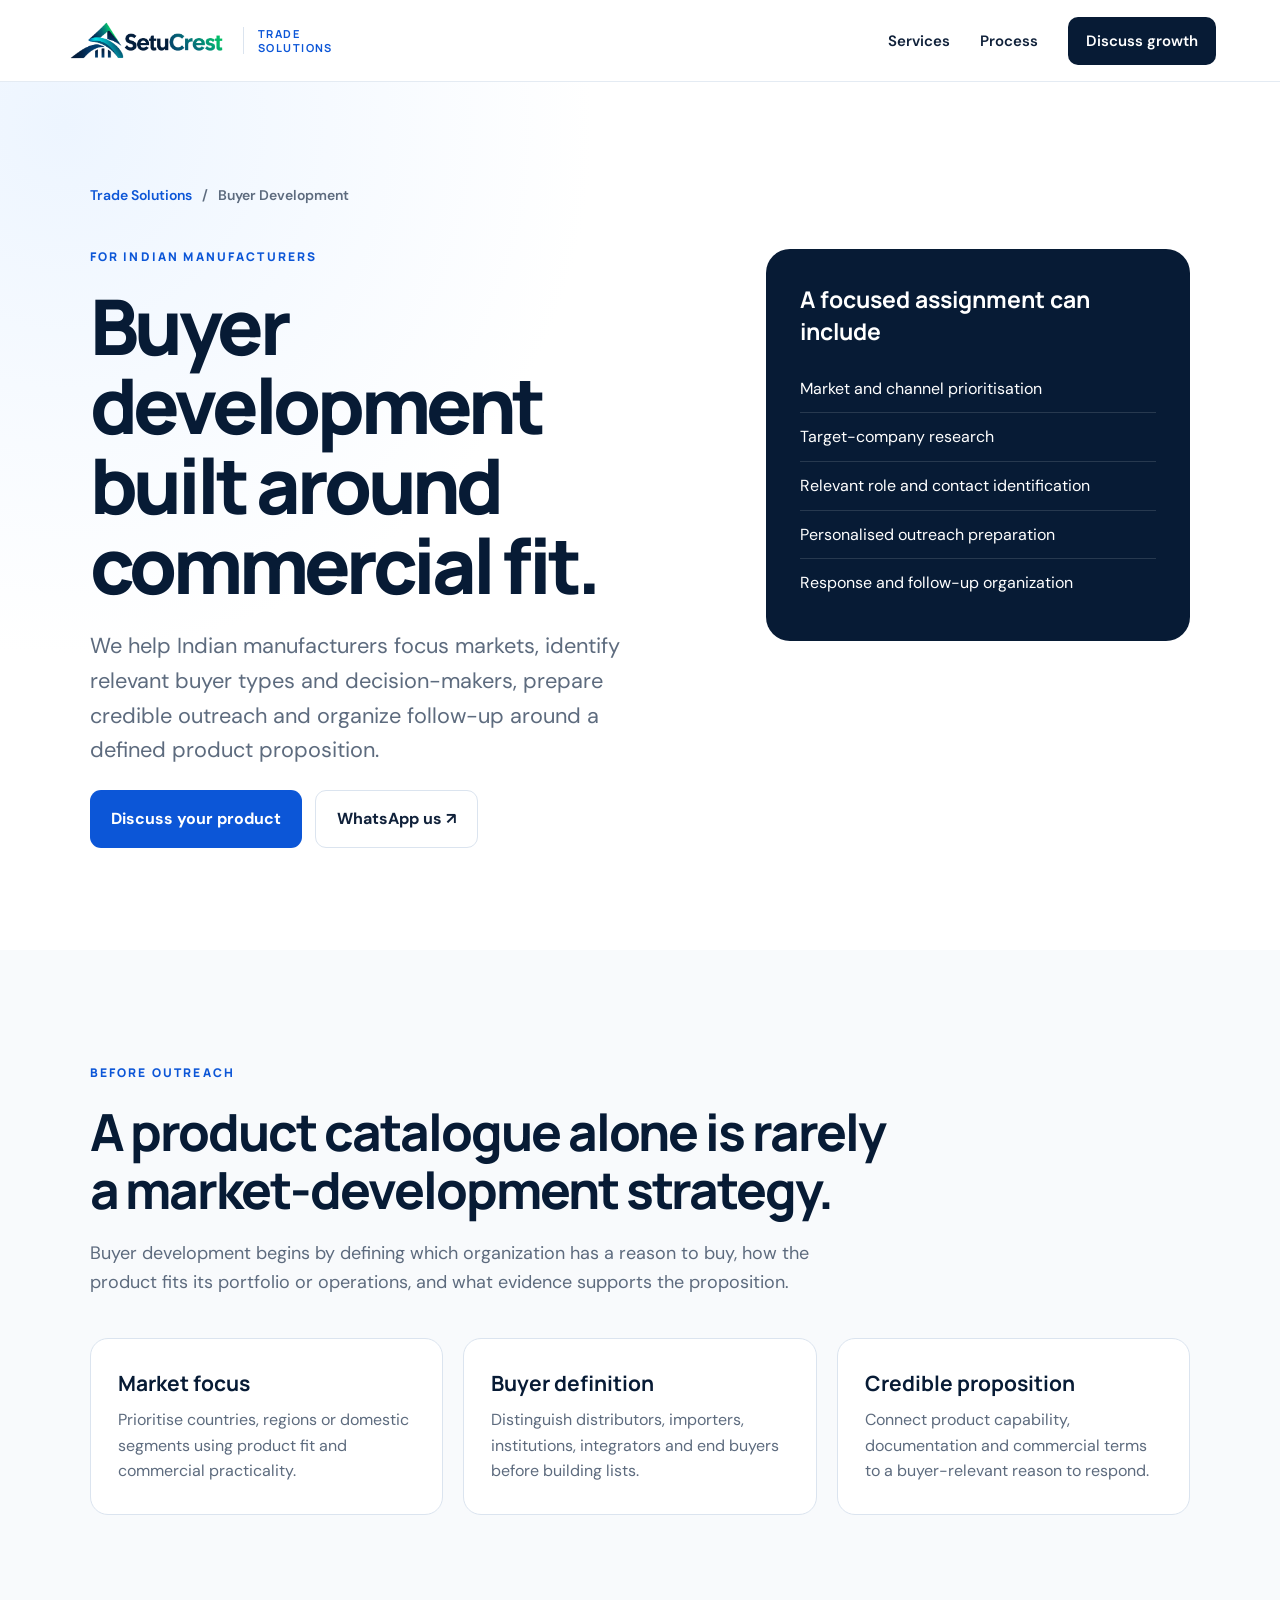
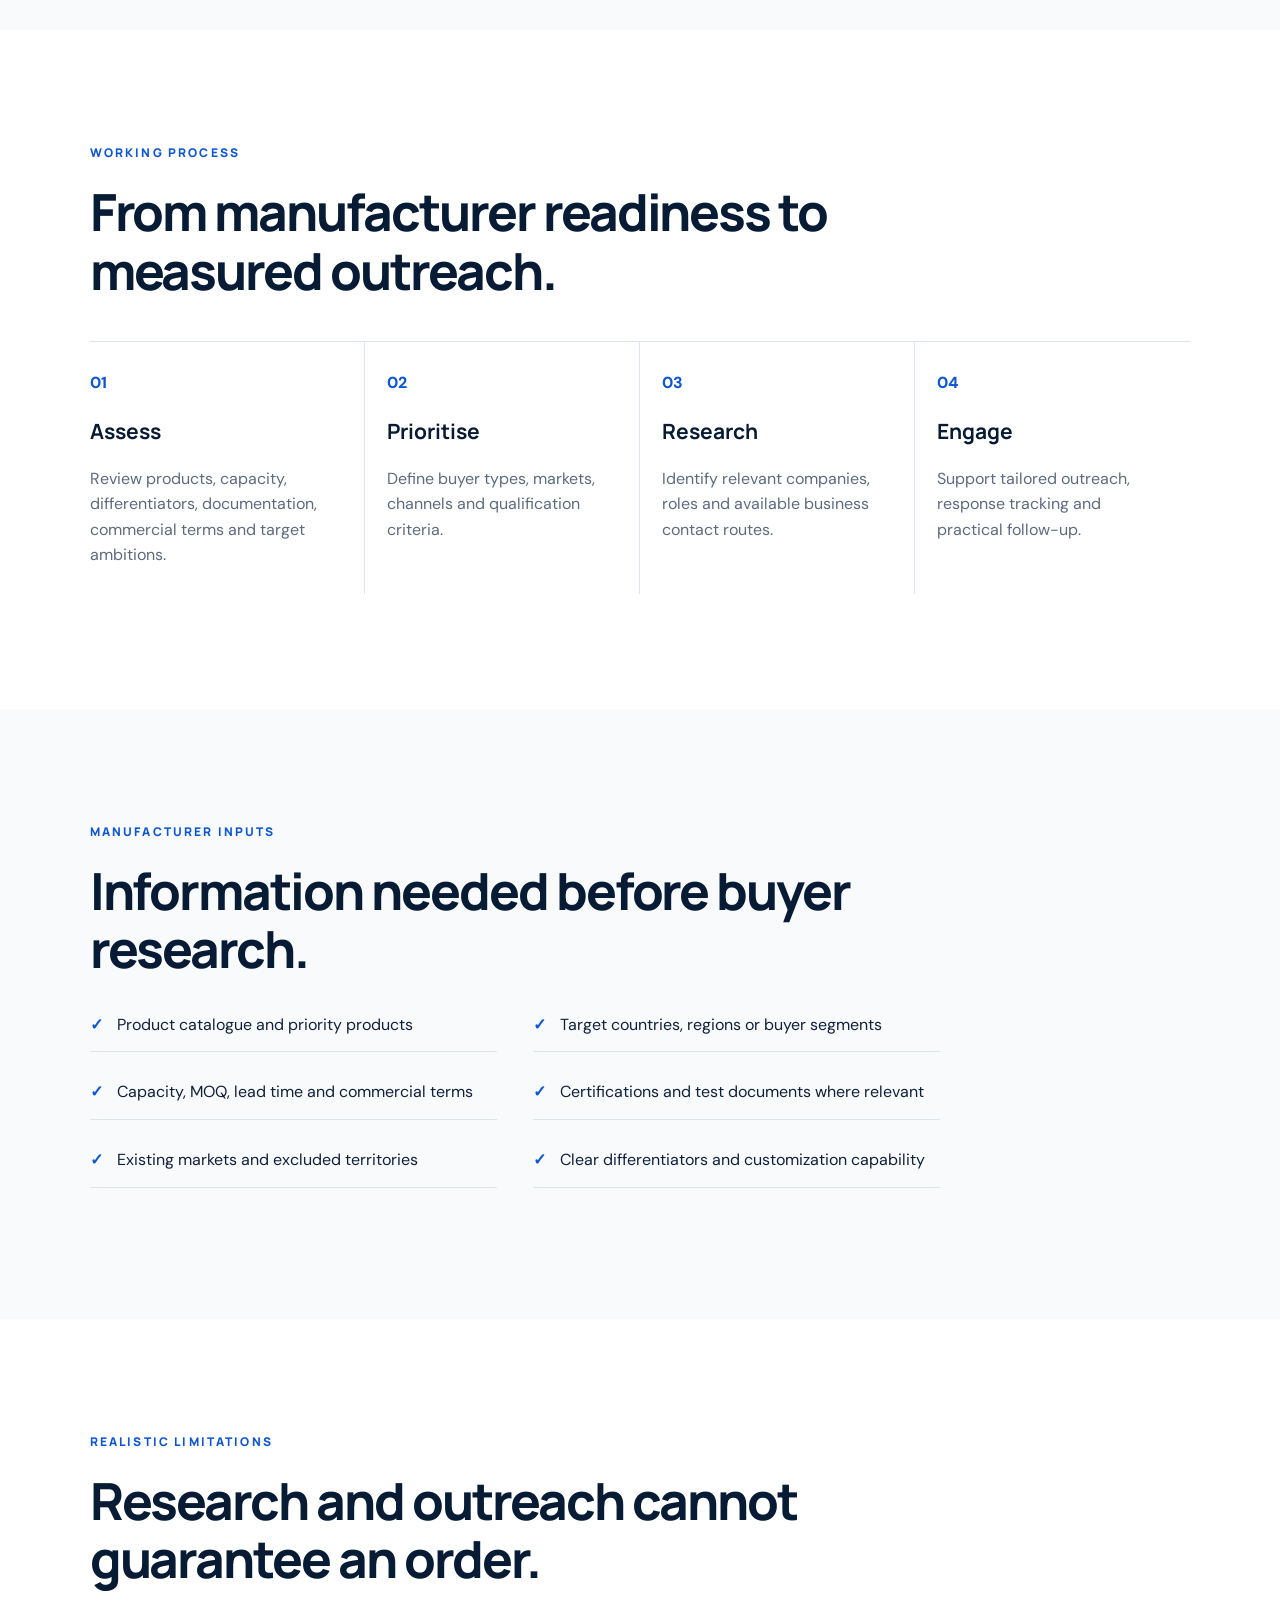
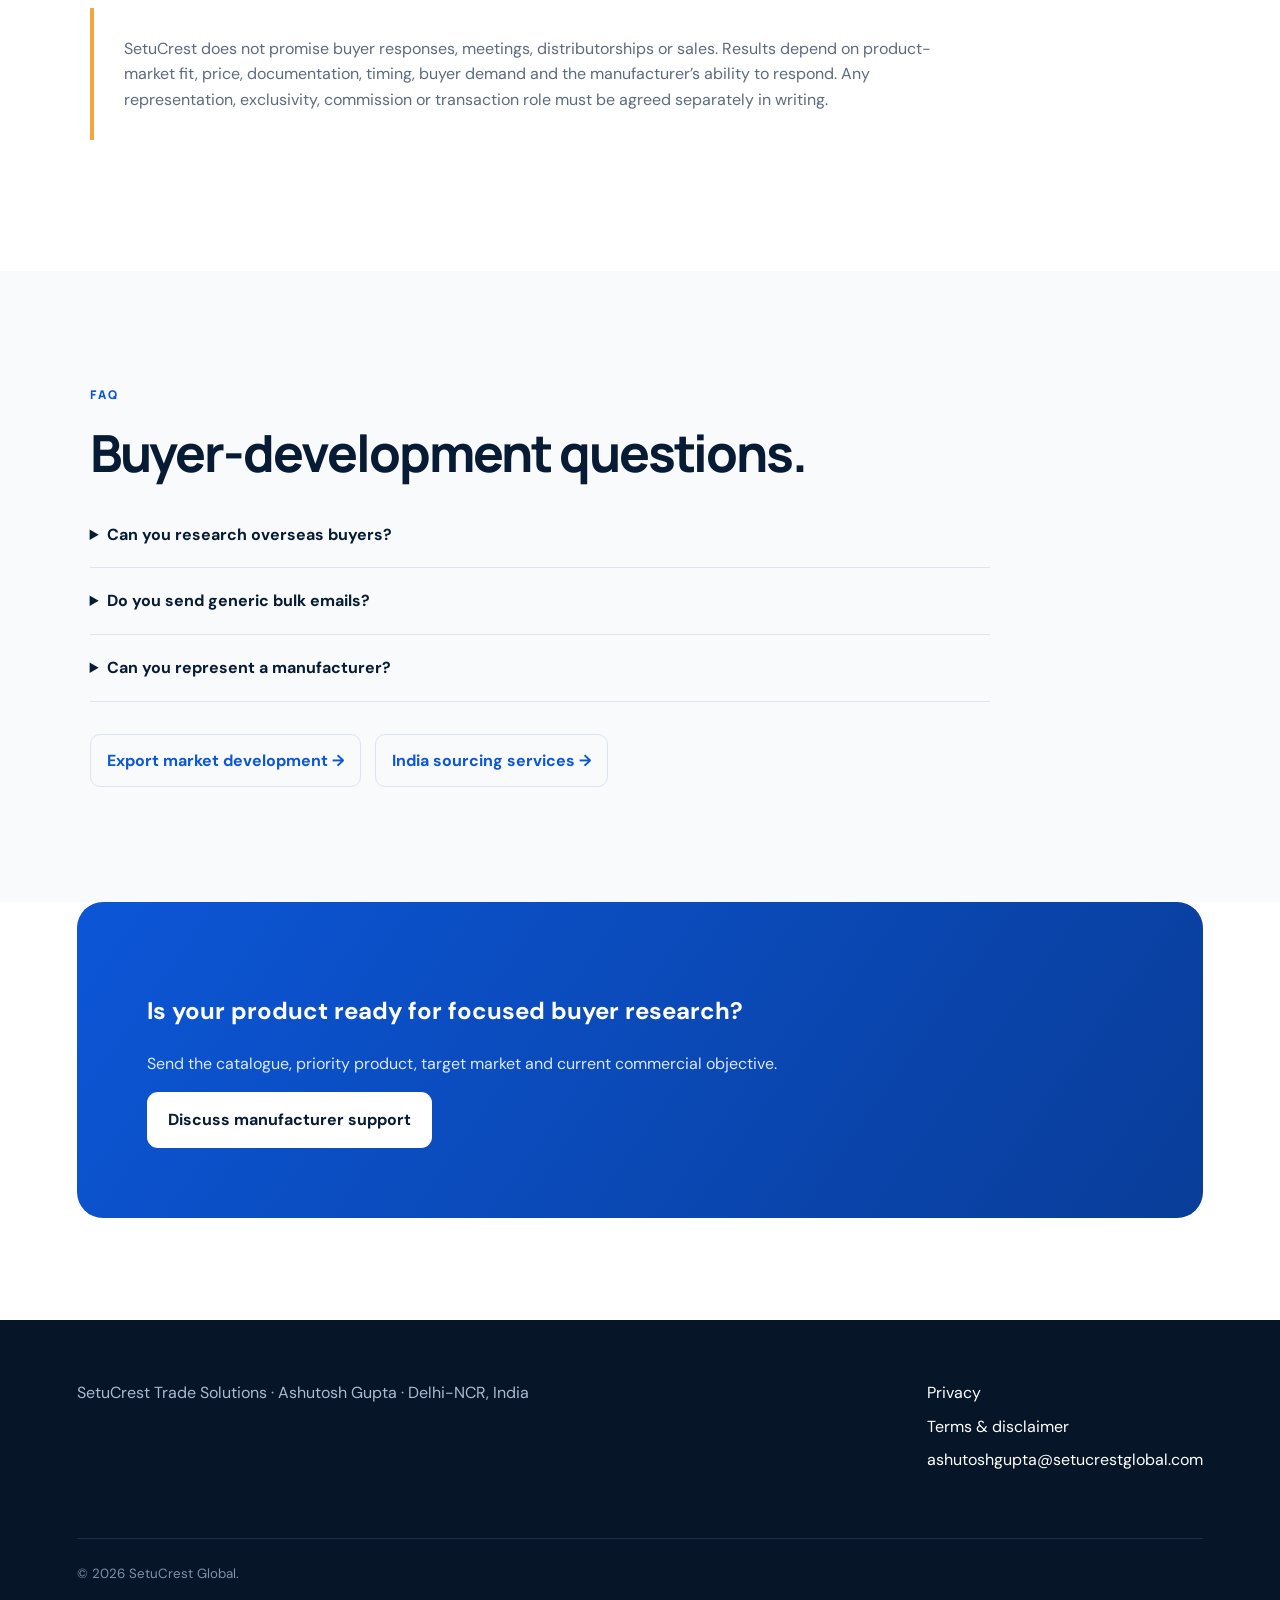
==== buyer-development-indian-manufacturers/index.html @ c9601fa3 "Add buyer and market development service pages" ====
<!doctype html><html lang="en-IN"><head>
<script async src="https://www.googletagmanager.com/gtag/js?id=G-NQDR6R521P"></script><script>window.dataLayer=window.dataLayer||[];function gtag(){dataLayer.push(arguments)}gtag('js',new Date());gtag('config','G-NQDR6R521P');</script>
<meta charset="utf-8"><meta name="viewport" content="width=device-width,initial-scale=1"><title>Buyer Development for Indian Manufacturers | SetuCrest</title><meta name="description" content="Buyer-development support for Indian manufacturers: market focus, importer and distributor research, contact identification, outreach and structured follow-up."><meta name="robots" content="index,follow"><link rel="canonical" href="https://trade-solutions.setucrestglobal.com/buyer-development-indian-manufacturers/"><meta property="og:type" content="website"><meta property="og:title" content="Buyer Development for Indian Manufacturers"><meta property="og:url" content="https://trade-solutions.setucrestglobal.com/buyer-development-indian-manufacturers/">
<link rel="icon" href="../assets/setucrest-logo.png"><link rel="preconnect" href="https://fonts.googleapis.com"><link rel="preconnect" href="https://fonts.gstatic.com" crossorigin><link href="https://fonts.googleapis.com/css2?family=DM+Sans:wght@400;500;600;700&family=Manrope:wght@500;600;700;800&display=swap" rel="stylesheet"><link rel="stylesheet" href="../assets/styles.css"><link rel="stylesheet" href="../assets/service-page.css">
<script type="application/ld+json">{"@context":"https://schema.org","@graph":[{"@type":"Service","name":"Buyer Development for Indian Manufacturers","url":"https://trade-solutions.setucrestglobal.com/buyer-development-indian-manufacturers/","provider":{"@type":"Organization","name":"SetuCrest Trade Solutions","url":"https://trade-solutions.setucrestglobal.com/"},"areaServed":["India","Worldwide"],"serviceType":"B2B buyer research and outreach support"},{"@type":"FAQPage","mainEntity":[{"@type":"Question","name":"Does buyer development guarantee orders?","acceptedAnswer":{"@type":"Answer","text":"No. The service improves market focus, prospect research and communication but cannot guarantee buyer interest, meetings or orders."}},{"@type":"Question","name":"Which buyers can be researched?","acceptedAnswer":{"@type":"Answer","text":"Depending on the product, research may cover importers, distributors, wholesalers, institutions, integrators or other relevant commercial buyers."}},{"@type":"Question","name":"What should a manufacturer provide?","acceptedAnswer":{"@type":"Answer","text":"A manufacturer should provide product information, target markets, commercial terms, certifications where applicable, capacity, catalogue and a clear reason for buyers to consider the offering."}}]}]}</script><script>(function(c,l,a,r,i,t,y){c[a]=c[a]||function(){(c[a].q=c[a].q||[]).push(arguments)};t=l.createElement(r);t.async=1;t.src="https://www.clarity.ms/tag/"+i;y=l.getElementsByTagName(r)[0];y.parentNode.insertBefore(t,y)})(window,document,"clarity","script","ye3jl4kydo");</script>
</head><body><header class="site-header"><a class="brand" href="../"><img src="../assets/setucrest-logo.webp" alt="SetuCrest" width="2095" height="751"><span class="division-label">Trade Solutions</span></a><nav><a href="../#services">Services</a><a href="../#process">Process</a><a class="nav-cta" href="../#contact">Discuss growth</a></nav></header><main>
<section class="service-hero"><nav class="breadcrumbs"><a href="../">Trade Solutions</a><span>/</span><span>Buyer Development</span></nav><div class="service-hero-grid"><div><p class="eyebrow">FOR INDIAN MANUFACTURERS</p><h1>Buyer development built around commercial fit.</h1><p class="service-lede">We help Indian manufacturers focus markets, identify relevant buyer types and decision-makers, prepare credible outreach and organize follow-up around a defined product proposition.</p><div class="hero-actions"><a class="button primary" href="../#contact">Discuss your product</a><a class="button secondary" href="https://wa.me/919821068129?text=Hello%20SetuCrest%2C%20I%20need%20buyer-development%20support%20for%20an%20Indian%20manufacturer." target="_blank" rel="noopener">WhatsApp us ↗</a></div></div><aside class="scope-card"><h2>A focused assignment can include</h2><ul><li>Market and channel prioritisation</li><li>Target-company research</li><li>Relevant role and contact identification</li><li>Personalised outreach preparation</li><li>Response and follow-up organization</li></ul></aside></div></section>
<section class="service-section alt"><p class="eyebrow">BEFORE OUTREACH</p><h2>A product catalogue alone is rarely a market-development strategy.</h2><p class="section-copy">Buyer development begins by defining which organization has a reason to buy, how the product fits its portfolio or operations, and what evidence supports the proposition.</p><div class="info-grid"><article class="info-card"><h3>Market focus</h3><p>Prioritise countries, regions or domestic segments using product fit and commercial practicality.</p></article><article class="info-card"><h3>Buyer definition</h3><p>Distinguish distributors, importers, institutions, integrators and end buyers before building lists.</p></article><article class="info-card"><h3>Credible proposition</h3><p>Connect product capability, documentation and commercial terms to a buyer-relevant reason to respond.</p></article></div></section>
<section class="service-section"><p class="eyebrow">WORKING PROCESS</p><h2>From manufacturer readiness to measured outreach.</h2><div class="step-list"><article><span>01</span><h3>Assess</h3><p>Review products, capacity, differentiators, documentation, commercial terms and target ambitions.</p></article><article><span>02</span><h3>Prioritise</h3><p>Define buyer types, markets, channels and qualification criteria.</p></article><article><span>03</span><h3>Research</h3><p>Identify relevant companies, roles and available business contact routes.</p></article><article><span>04</span><h3>Engage</h3><p>Support tailored outreach, response tracking and practical follow-up.</p></article></div></section>
<section class="service-section alt"><p class="eyebrow">MANUFACTURER INPUTS</p><h2>Information needed before buyer research.</h2><ul class="requirement-list"><li>Product catalogue and priority products</li><li>Target countries, regions or buyer segments</li><li>Capacity, MOQ, lead time and commercial terms</li><li>Certifications and test documents where relevant</li><li>Existing markets and excluded territories</li><li>Clear differentiators and customization capability</li></ul></section>
<section class="service-section"><p class="eyebrow">REALISTIC LIMITATIONS</p><h2>Research and outreach cannot guarantee an order.</h2><p class="limits">SetuCrest does not promise buyer responses, meetings, distributorships or sales. Results depend on product-market fit, price, documentation, timing, buyer demand and the manufacturer’s ability to respond. Any representation, exclusivity, commission or transaction role must be agreed separately in writing.</p></section>
<section class="service-section alt"><p class="eyebrow">FAQ</p><h2>Buyer-development questions.</h2><div class="service-faq"><details><summary>Can you research overseas buyers?</summary><p>Yes, where the product and target market can be defined sufficiently for focused research.</p></details><details><summary>Do you send generic bulk emails?</summary><p>The approach is based on relevant companies and tailored commercial context, not indiscriminate mass outreach.</p></details><details><summary>Can you represent a manufacturer?</summary><p>Only when the scope, territory, responsibilities and commercial arrangement are expressly agreed in writing.</p></details></div><div class="related-services"><a href="../export-market-development/">Export market development →</a><a href="../india-sourcing-services/">India sourcing services →</a></div></section>
<section class="service-cta"><h2>Is your product ready for focused buyer research?</h2><p>Send the catalogue, priority product, target market and current commercial objective.</p><a class="button light" href="../#contact">Discuss manufacturer support</a></section>
</main><footer class="service-footer"><p>SetuCrest Trade Solutions · Ashutosh Gupta · Delhi-NCR, India</p><div><a href="https://setucrestglobal.com/privacy/">Privacy</a><a href="https://setucrestglobal.com/terms/">Terms &amp; disclaimer</a><a href="mailto:ashutoshgupta@setucrestglobal.com">ashutoshgupta@setucrestglobal.com</a></div><small>© 2026 SetuCrest Global.</small></footer><script src="../assets/site.js"></script></body></html>
---- assets/styles.css ----
:root{--navy:#071b35;--blue:#0c56d7;--blue2:#2e75f0;--ink:#10213a;--muted:#5d6b7e;--pale:#eef4fb;--line:#dbe4ef;--amber:#f2a63b;--white:#fff;--radius:22px}
*{box-sizing:border-box}html{scroll-behavior:smooth}body{margin:0;color:var(--ink);font-family:"DM Sans",sans-serif;background:#fff;line-height:1.6}a{color:inherit;text-decoration:none}img{display:block;max-width:100%}button{font:inherit}.site-header{height:82px;display:flex;align-items:center;justify-content:space-between;padding:0 clamp(22px,5vw,76px);background:rgba(255,255,255,.95);backdrop-filter:blur(12px);border-bottom:1px solid rgba(219,228,239,.75);position:sticky;top:0;z-index:20}.brand{display:flex;align-items:center;gap:14px}.brand img{width:165px;height:59px;object-fit:contain}.division-label{border-left:1px solid var(--line);padding-left:14px;color:var(--blue);font:700 11px/1.25 "Manrope",sans-serif;letter-spacing:.13em;text-transform:uppercase;max-width:78px}nav{display:flex;align-items:center;gap:30px;font-size:15px;font-weight:600}nav>a:not(.nav-cta):hover{color:var(--blue)}.nav-cta{color:#fff;background:var(--navy);padding:12px 18px;border-radius:10px}.menu-button{display:none;border:0;background:transparent;font-weight:700}.hero{min-height:calc(100vh - 82px);display:grid;grid-template-columns:minmax(0,1.06fr) minmax(380px,.94fr);gap:clamp(35px,6vw,90px);align-items:center;padding:clamp(58px,8vw,112px) clamp(22px,6vw,92px);overflow:hidden;background:radial-gradient(circle at 3% 3%,#edf5ff 0,transparent 34%),#fff}.hero-copy{max-width:760px}.eyebrow{margin:0 0 20px;color:var(--blue);font:800 12px/1.4 "Manrope",sans-serif;letter-spacing:.18em}.hero h1{font:800 clamp(43px,5.7vw,82px)/1.03 "Manrope",sans-serif;letter-spacing:-.055em;margin:0 0 27px;color:var(--navy)}.hero-lede{font-size:clamp(18px,1.6vw,23px);line-height:1.55;color:var(--muted);max-width:690px;margin:0 0 34px}.hero-actions{display:flex;gap:13px;flex-wrap:wrap}.button{display:inline-flex;align-items:center;justify-content:center;gap:10px;padding:15px 21px;border-radius:11px;font-weight:700;transition:.2s transform,.2s background}.button:hover{transform:translateY(-2px)}.primary{background:var(--blue);color:#fff}.primary:hover{background:#0647b8}.secondary{border:1px solid var(--line);background:#fff}.trust-line{display:flex;gap:25px;flex-wrap:wrap;margin-top:40px;color:#536277;font-size:14px}.trust-line span:before{content:"";display:inline-block;width:6px;height:6px;background:var(--amber);border-radius:50%;margin:0 9px 2px 0}.hero-visual{position:relative;min-height:610px;border-radius:30px;overflow:hidden;background:linear-gradient(145deg,#0b2851,#0e64c7);box-shadow:0 30px 70px rgba(12,44,82,.18)}.hero-visual:after{content:"";position:absolute;inset:0;background:linear-gradient(180deg,transparent 48%,rgba(4,20,41,.7))}.hero-visual img{width:100%;height:100%;min-height:610px;object-fit:cover}.visual-note{position:absolute;z-index:2;left:30px;bottom:29px;color:#fff;display:flex;flex-direction:column}.visual-note span{font-size:14px;opacity:.8}.visual-note strong{font:700 22px/1.3 "Manrope",sans-serif}.pathways,.services,.process{padding:clamp(75px,9vw,132px) clamp(22px,6vw,92px)}.section-heading{max-width:760px;margin-bottom:48px}.section-heading h2,.who h2,.contact h2{font:750 clamp(33px,4vw,56px)/1.13 "Manrope",sans-serif;letter-spacing:-.04em;margin:0;color:var(--navy)}.section-heading>p:last-child{font-size:18px;color:var(--muted);max-width:660px}.pathway-grid{display:grid;grid-template-columns:1fr 1fr;gap:22px}.pathway-card{position:relative;padding:clamp(30px,4vw,52px);border-radius:var(--radius);overflow:hidden}.manufacturer{background:var(--navy);color:#fff}.buyer{background:var(--pale);color:var(--ink)}.card-number{position:absolute;right:30px;top:14px;font:800 88px/1 "Manrope",sans-serif;opacity:.08;margin:0}.card-kicker{font:700 12px "Manrope",sans-serif;letter-spacing:.16em;color:#82b1ff;margin:0 0 20px}.buyer .card-kicker{color:var(--blue)}.pathway-card h3{font:750 clamp(27px,3vw,40px)/1.15 "Manrope",sans-serif;letter-spacing:-.035em;max-width:520px;margin:0 0 18px}.pathway-card>p:not(.card-number):not(.card-kicker){font-size:17px;max-width:600px;opacity:.8}.pathway-card ul{list-style:none;padding:0;margin:30px 0}.pathway-card li{padding:10px 0 10px 25px;border-bottom:1px solid rgba(255,255,255,.12);position:relative}.buyer li{border-color:#d3dfec}.pathway-card li:before{content:"✓";position:absolute;left:0;color:var(--amber);font-weight:800}.pathway-card>a{font-weight:700;color:#8ebcff}.buyer>a{color:var(--blue)}.services{background:#f8fafc}.compact{display:grid;grid-template-columns:.55fr 1.35fr 1fr;gap:38px;max-width:none;align-items:start}.compact .eyebrow{margin-top:8px}.compact h2{font-size:clamp(31px,3.3vw,48px)}.compact>p:last-child{margin:8px 0}.service-list{border-top:1px solid var(--line)}.service-list article{display:grid;grid-template-columns:90px minmax(0,1fr);padding:34px 0;border-bottom:1px solid var(--line)}.service-list article>span{font:700 13px "Manrope",sans-serif;color:var(--blue)}.service-list h3{font:700 25px "Manrope",sans-serif;margin:0 0 6px}.service-list p{margin:0;color:var(--muted);font-size:17px;max-width:770px}.who{display:grid;grid-template-columns:1.05fr .95fr;gap:70px;align-items:center;background:var(--blue);color:#fff;padding:clamp(75px,9vw,125px) clamp(22px,6vw,92px)}.who .eyebrow{color:#bcd5ff}.who h2{color:#fff}.who-tags{display:flex;flex-wrap:wrap;gap:12px}.who-tags span{border:1px solid rgba(255,255,255,.3);background:rgba(255,255,255,.08);padding:12px 16px;border-radius:999px;font-weight:600}.process ol{list-style:none;padding:0;margin:0;display:grid;grid-template-columns:repeat(4,1fr);border-top:1px solid var(--line)}.process li{padding:32px 25px 0 0;border-right:1px solid var(--line);min-height:260px}.process li+li{padding-left:25px}.process li:last-child{border:0}.process li>span{color:var(--blue);font-weight:800}.process h3{font:700 24px "Manrope",sans-serif;margin:32px 0 9px}.process li p{color:var(--muted);margin:0}.principle{background:var(--navy);color:#fff;padding:clamp(78px,10vw,145px) clamp(22px,10vw,160px);text-align:center}.principle .eyebrow{color:#83b3ff}.principle blockquote{font:650 clamp(31px,4vw,55px)/1.25 "Manrope",sans-serif;letter-spacing:-.035em;max-width:1050px;margin:0 auto 34px}.principle>p:last-child{color:#aabbd0;max-width:840px;margin:auto;font-size:16px}.contact{margin:clamp(60px,8vw,110px) clamp(22px,6vw,92px);padding:clamp(40px,6vw,76px);background:linear-gradient(125deg,#0c56d7,#093d99);border-radius:28px;color:#fff;display:flex;align-items:end;justify-content:space-between;gap:50px}.contact .eyebrow{color:#c8dcff}.contact h2{color:#fff;max-width:780px}.contact div>p:last-child{color:#dbe8ff;font-size:17px;max-width:680px}.light{background:#fff;color:var(--navy);flex:none}footer{background:#061528;color:#fff;padding:60px clamp(22px,6vw,92px) 30px;display:grid;grid-template-columns:1fr 1fr 1fr;gap:35px;align-items:start}.footer-brand img{filter:brightness(0) invert(1);opacity:.94}.footer-brand .division-label{color:#8ebcff;border-color:#314761}footer>p{color:#aabbd0;margin:0}footer>div{display:flex;flex-direction:column;gap:8px;justify-self:end}footer>div a:hover{color:#8ebcff}footer>small{grid-column:1/-1;border-top:1px solid #1d3048;padding-top:24px;margin-top:30px;color:#8192a8}
@media(max-width:950px){nav{display:none;position:absolute;top:81px;left:0;right:0;background:#fff;padding:24px;flex-direction:column;align-items:stretch;border-bottom:1px solid var(--line)}nav.open{display:flex}.menu-button{display:block}.hero{grid-template-columns:1fr;padding-top:70px}.hero-visual{min-height:430px}.hero-visual img{min-height:430px}.compact,.who{grid-template-columns:1fr}.process ol{grid-template-columns:1fr 1fr}.process li:nth-child(2){border-right:0}.contact{align-items:start;flex-direction:column}.pathway-grid{grid-template-columns:1fr}}
@media(max-width:620px){.site-header{height:72px}.brand{gap:8px}.brand img{width:125px;height:48px}.division-label{font-size:9px;padding-left:8px;max-width:62px}.hero{min-height:auto}.hero h1{font-size:43px}.hero-visual{min-height:350px}.hero-visual img{min-height:350px}.trust-line{display:grid;gap:10px}.pathways,.services,.process{padding-top:72px;padding-bottom:72px}.pathway-card{padding:30px 24px}.compact{gap:14px}.service-list article{grid-template-columns:45px 1fr}.who{gap:35px}.process ol{grid-template-columns:1fr}.process li,.process li+li{border-right:0;border-bottom:1px solid var(--line);padding:28px 0;min-height:auto}.process h3{margin:17px 0 6px}.contact{margin:45px 16px;border-radius:20px}.button{width:100%}footer{grid-template-columns:1fr}footer>div{justify-self:start}footer>small{grid-column:auto}}
@media(prefers-reduced-motion:reduce){html{scroll-behavior:auto}.button{transition:none}}
.faq{padding:clamp(75px,9vw,132px) clamp(22px,6vw,92px);background:#f8fafc}.faq-list{max-width:920px;border-top:1px solid var(--line)}.faq details{border-bottom:1px solid var(--line)}.faq summary{cursor:pointer;list-style:none;padding:24px 45px 24px 0;font:700 19px/1.4 "Manrope",sans-serif;color:var(--navy);position:relative}.faq summary::-webkit-details-marker{display:none}.faq summary:after{content:"+";position:absolute;right:8px;top:19px;color:var(--blue);font-size:28px}.faq details[open] summary:after{content:"−"}.faq details p{margin:0;padding:0 45px 24px 0;color:var(--muted);font-size:17px}
---- assets/service-page.css ----
.service-hero{padding:clamp(65px,8vw,110px) clamp(22px,7vw,105px);background:radial-gradient(circle at 5% 5%,#edf5ff 0,transparent 36%),#fff}.breadcrumbs{display:flex;gap:10px;flex-wrap:wrap;color:var(--muted);font-size:14px;margin-bottom:42px}.breadcrumbs a{color:var(--blue)}.service-hero-grid{display:grid;grid-template-columns:minmax(0,1.15fr) minmax(320px,.85fr);gap:clamp(42px,8vw,110px);align-items:start}.service-hero h1{font:800 clamp(43px,6vw,78px)/1.04 "Manrope",sans-serif;letter-spacing:-.055em;color:var(--navy);margin:0 0 24px}.service-lede{font-size:clamp(18px,1.7vw,22px);color:var(--muted);max-width:720px}.scope-card{background:var(--navy);color:#fff;padding:34px;border-radius:24px}.scope-card h2{font:700 23px "Manrope",sans-serif;margin:0 0 18px}.scope-card ul{list-style:none;padding:0;margin:0}.scope-card li{padding:11px 0;border-bottom:1px solid rgba(255,255,255,.13)}.scope-card li:last-child{border:0}.service-section{padding:clamp(70px,9vw,125px) clamp(22px,7vw,105px)}.service-section.alt{background:#f8fafc}.service-section h2{font:750 clamp(32px,4vw,52px)/1.14 "Manrope",sans-serif;letter-spacing:-.04em;color:var(--navy);max-width:800px;margin:0 0 20px}.service-section>.section-copy{max-width:780px;color:var(--muted);font-size:18px}.info-grid{display:grid;grid-template-columns:repeat(3,1fr);gap:20px;margin-top:42px}.info-card{padding:30px 27px;border:1px solid var(--line);border-radius:18px;background:#fff}.info-card h3{font:700 21px "Manrope",sans-serif;margin:0 0 10px;color:var(--navy)}.info-card p{margin:0;color:var(--muted)}.step-list{display:grid;grid-template-columns:repeat(4,1fr);margin-top:42px;border-top:1px solid var(--line)}.step-list article{padding:28px 22px 10px 0;border-right:1px solid var(--line)}.step-list article+article{padding-left:22px}.step-list article:last-child{border:0}.step-list span{color:var(--blue);font-weight:800}.step-list h3{font:700 21px "Manrope",sans-serif;color:var(--navy)}.step-list p{color:var(--muted)}.requirement-list{display:grid;grid-template-columns:1fr 1fr;gap:13px 36px;max-width:850px;padding:0;list-style:none}.requirement-list li{position:relative;padding:14px 0 14px 27px;border-bottom:1px solid var(--line)}.requirement-list li:before{content:"✓";position:absolute;left:0;color:var(--blue);font-weight:800}.limits{padding:28px 30px;border-left:4px solid var(--amber);background:#fff;border-radius:0 15px 15px 0;max-width:900px;color:var(--muted)}.service-faq{max-width:900px}.service-faq details{border-bottom:1px solid var(--line)}.service-faq summary{cursor:pointer;padding:20px 0;color:var(--navy);font-weight:700}.service-faq p{color:var(--muted);margin:-5px 0 20px}.related-services{display:flex;gap:14px;flex-wrap:wrap;margin-top:32px}.related-services a{border:1px solid var(--line);padding:13px 16px;border-radius:10px;color:var(--blue);font-weight:700}.service-cta{margin:0 clamp(22px,6vw,92px) clamp(65px,8vw,110px);padding:clamp(40px,6vw,70px);border-radius:26px;background:linear-gradient(125deg,#0c56d7,#093d99);color:#fff}.service-cta h2{color:#fff}.service-cta p{color:#dbe8ff;max-width:680px}.service-footer{grid-template-columns:1.2fr 1fr}.service-footer>div{justify-self:end}@media(max-width:900px){.service-hero-grid,.info-grid{grid-template-columns:1fr}.scope-card{max-width:650px}.step-list{grid-template-columns:1fr 1fr}.step-list article:nth-child(2){border-right:0}}@media(max-width:620px){.service-hero h1{font-size:42px}.step-list,.requirement-list{grid-template-columns:1fr}.step-list article,.step-list article+article{padding:23px 0;border-right:0;border-bottom:1px solid var(--line)}.service-cta{margin-left:16px;margin-right:16px}.service-footer{grid-template-columns:1fr}.service-footer>div{justify-self:start}}
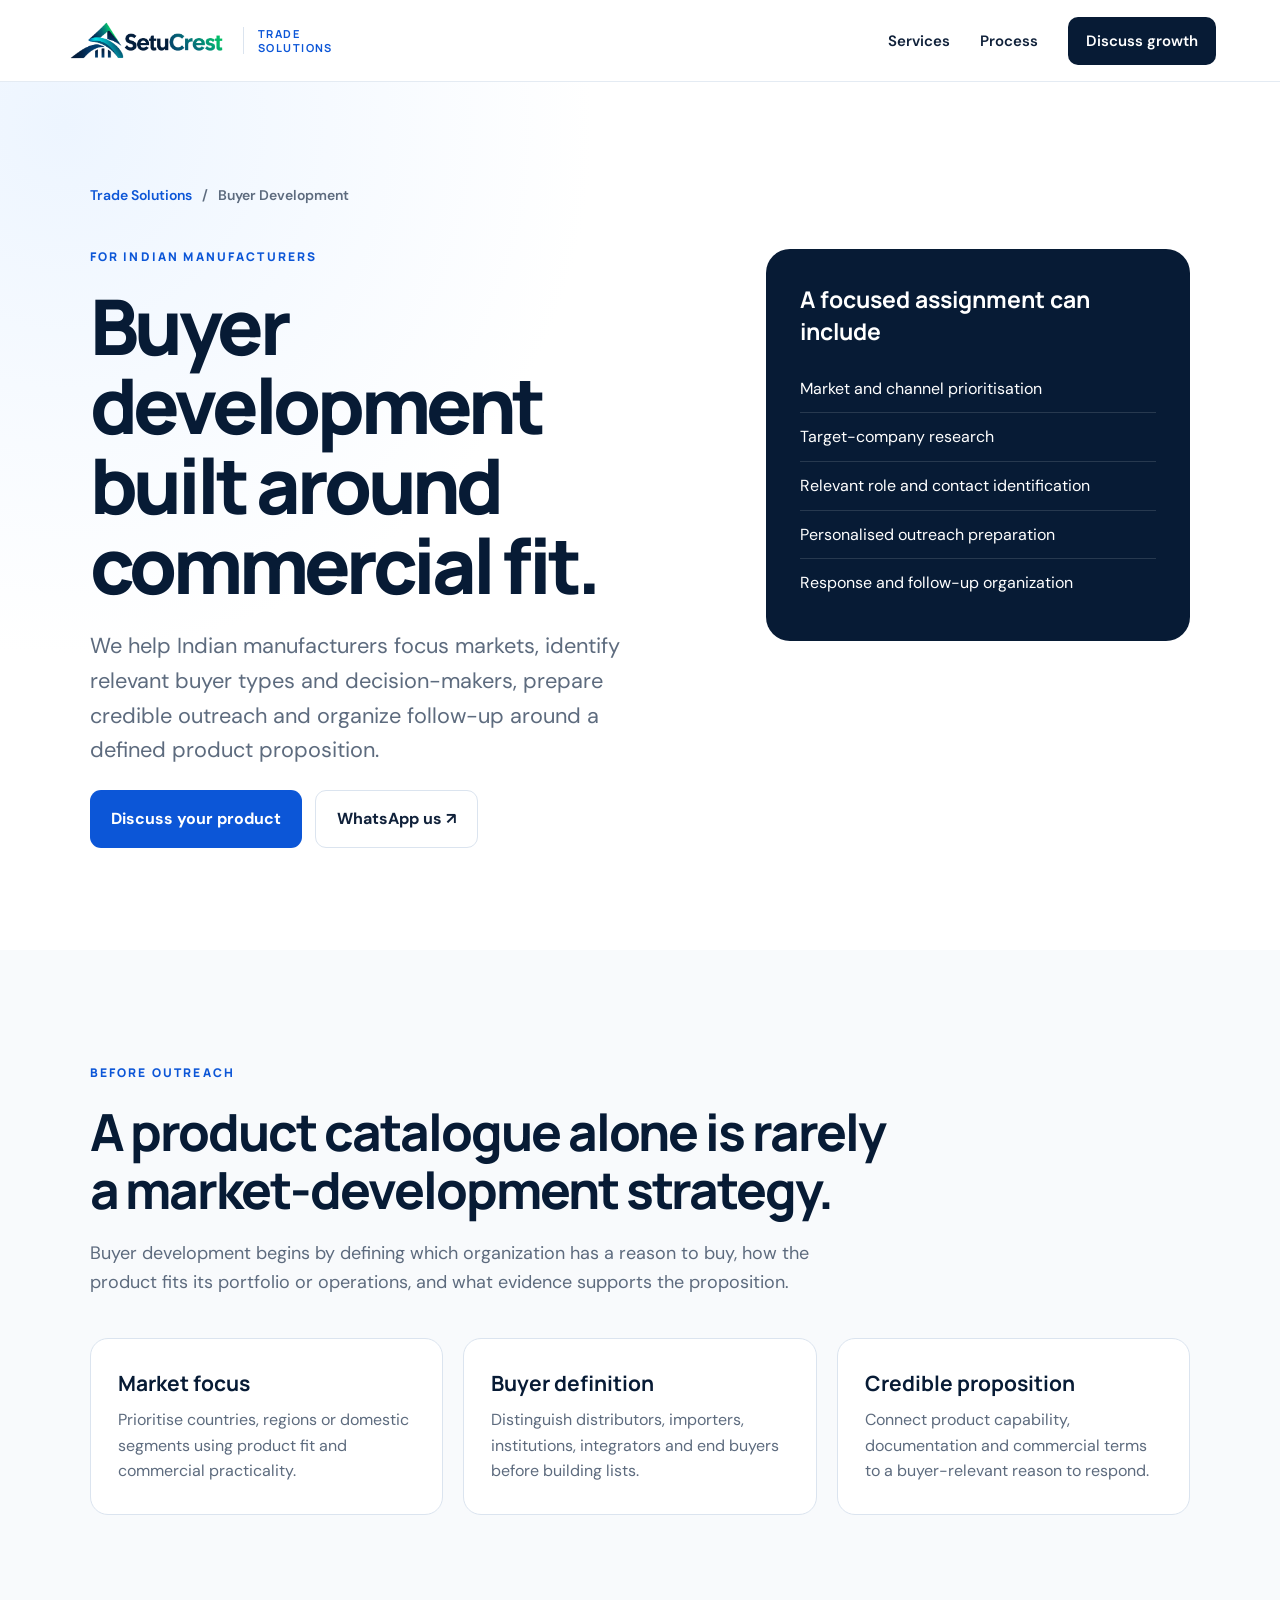
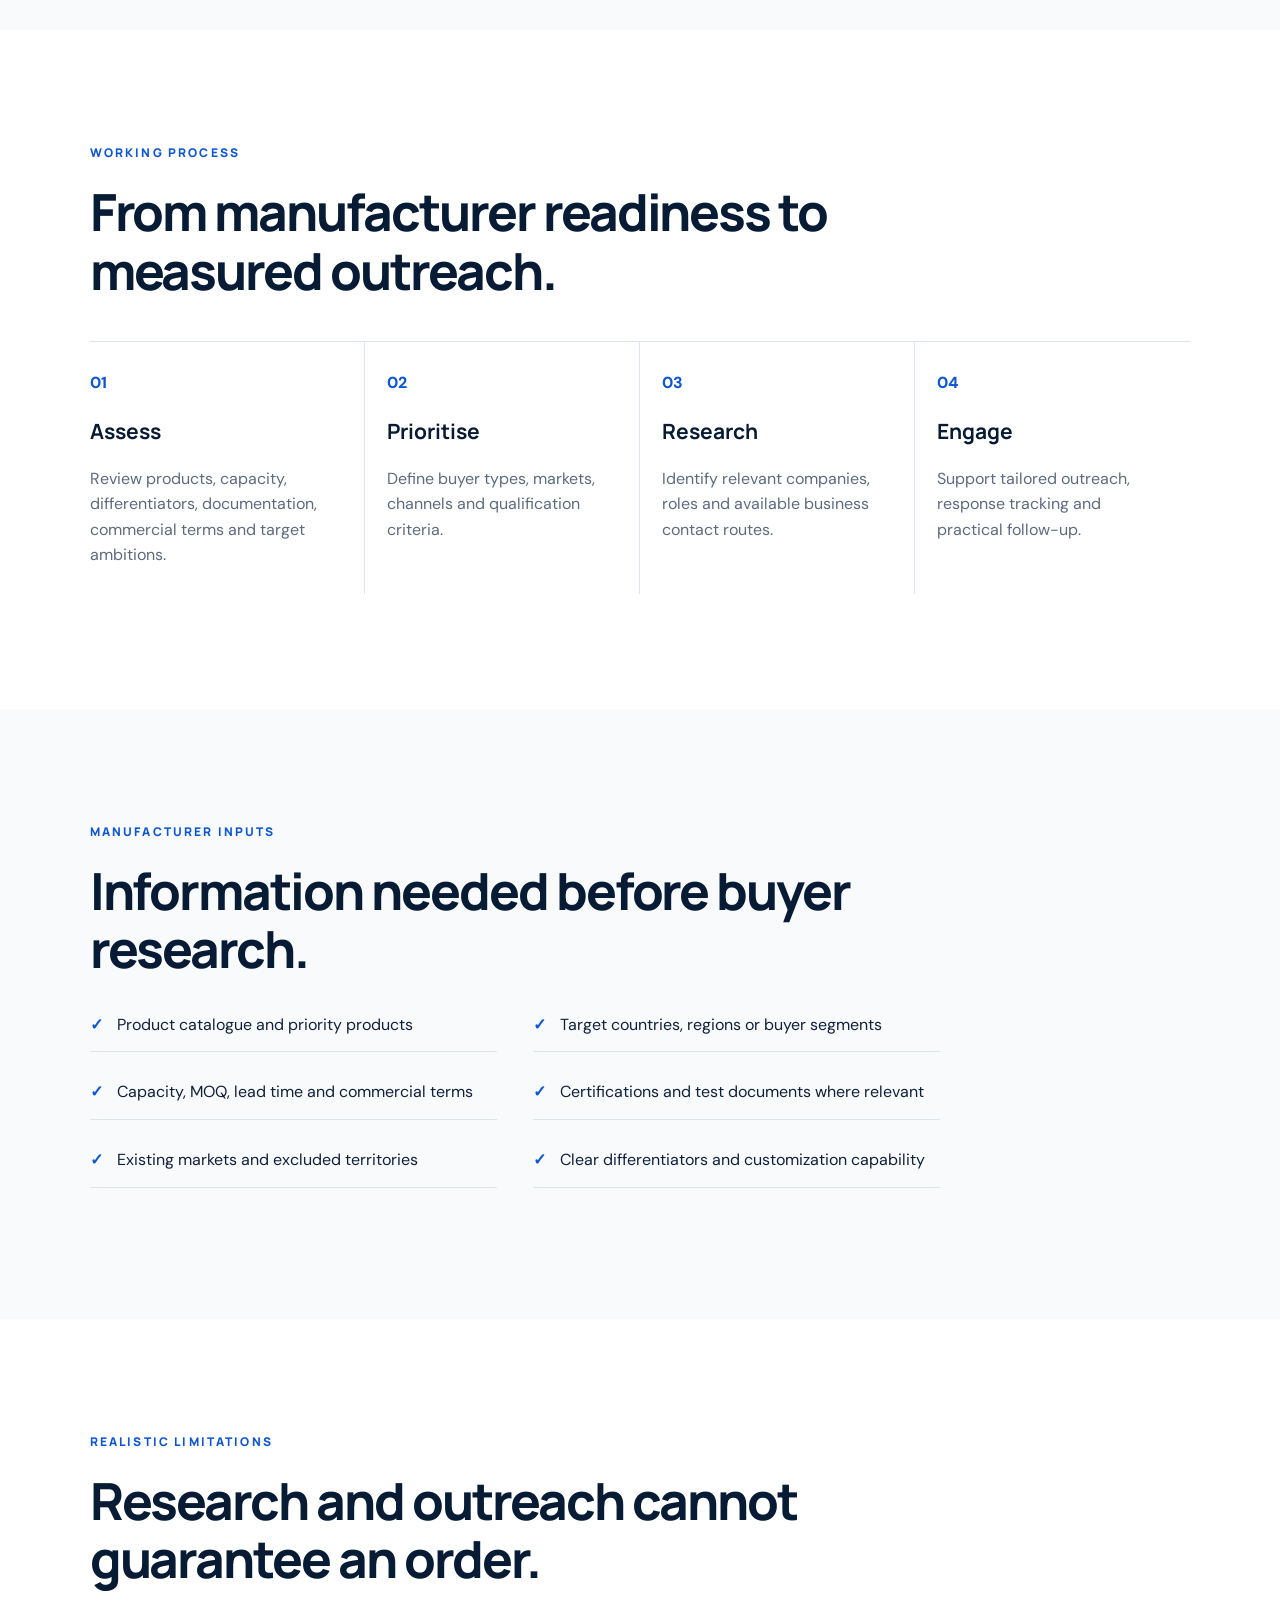
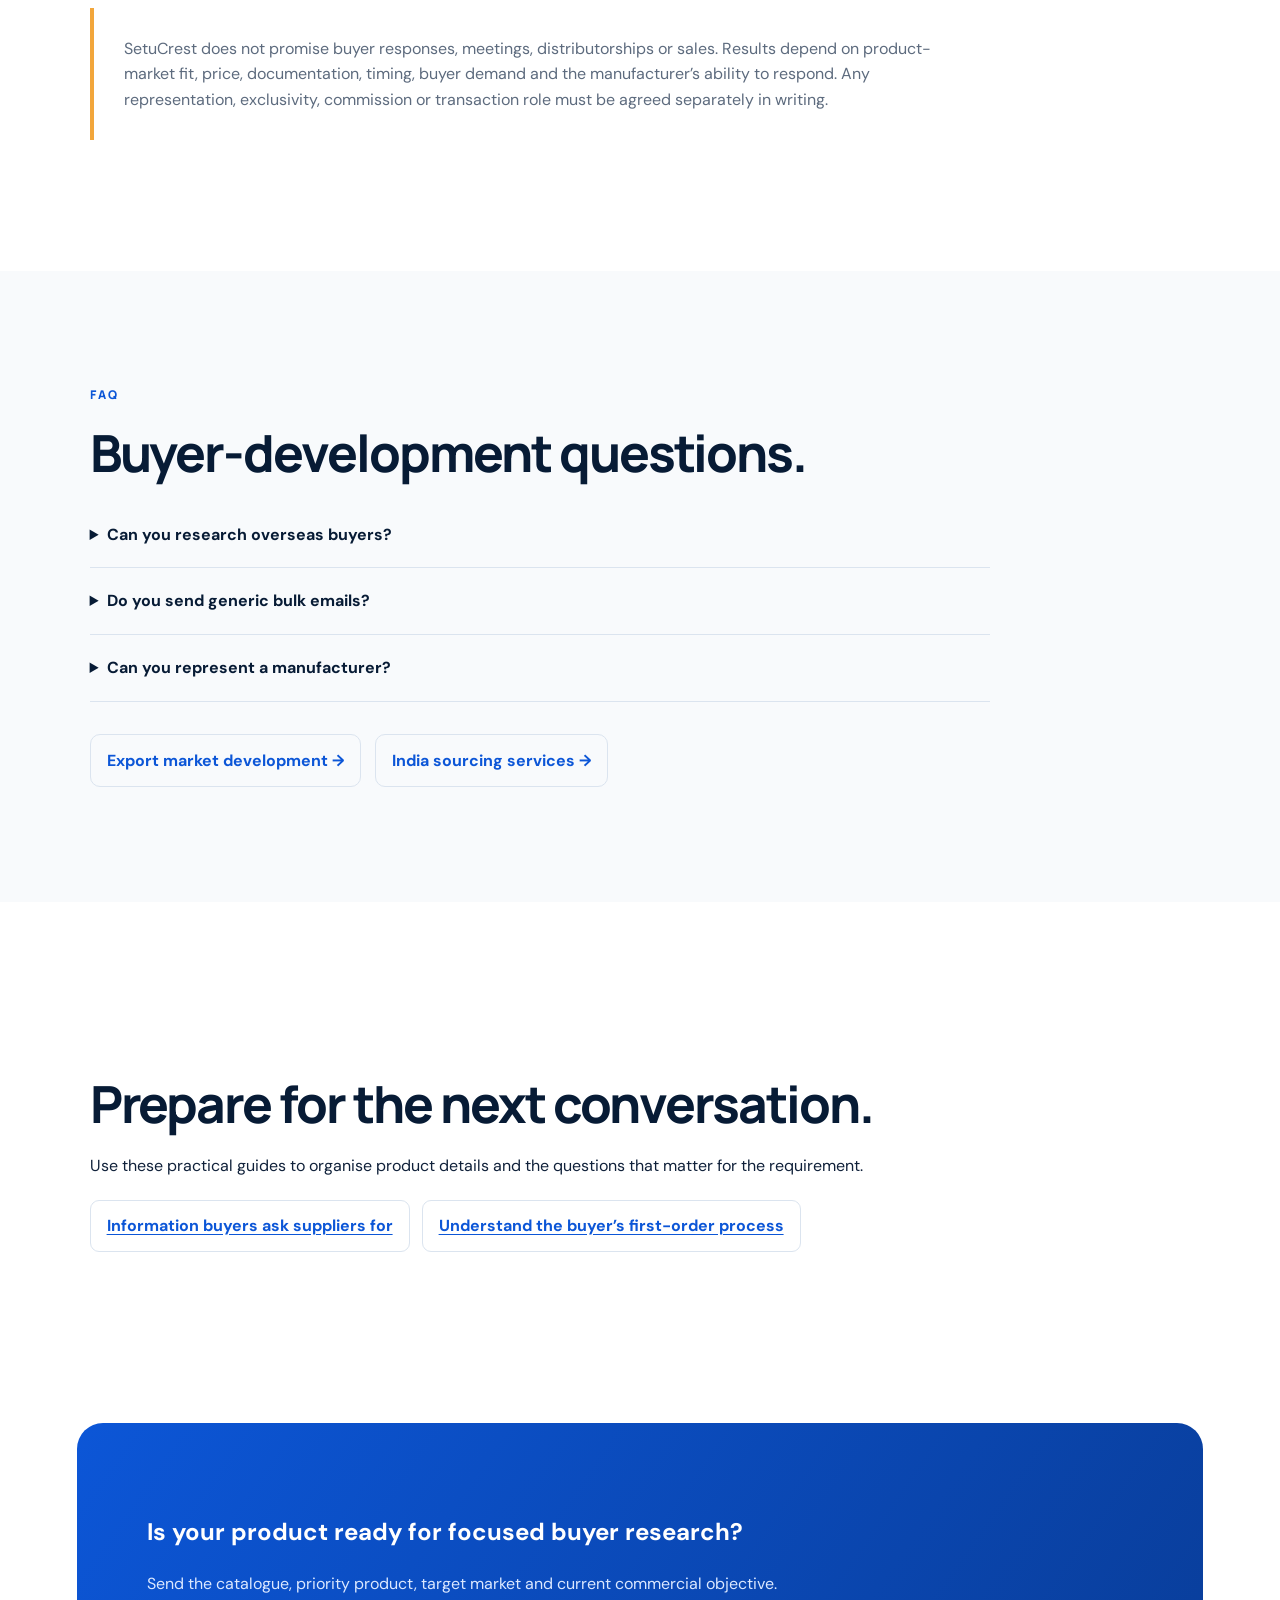
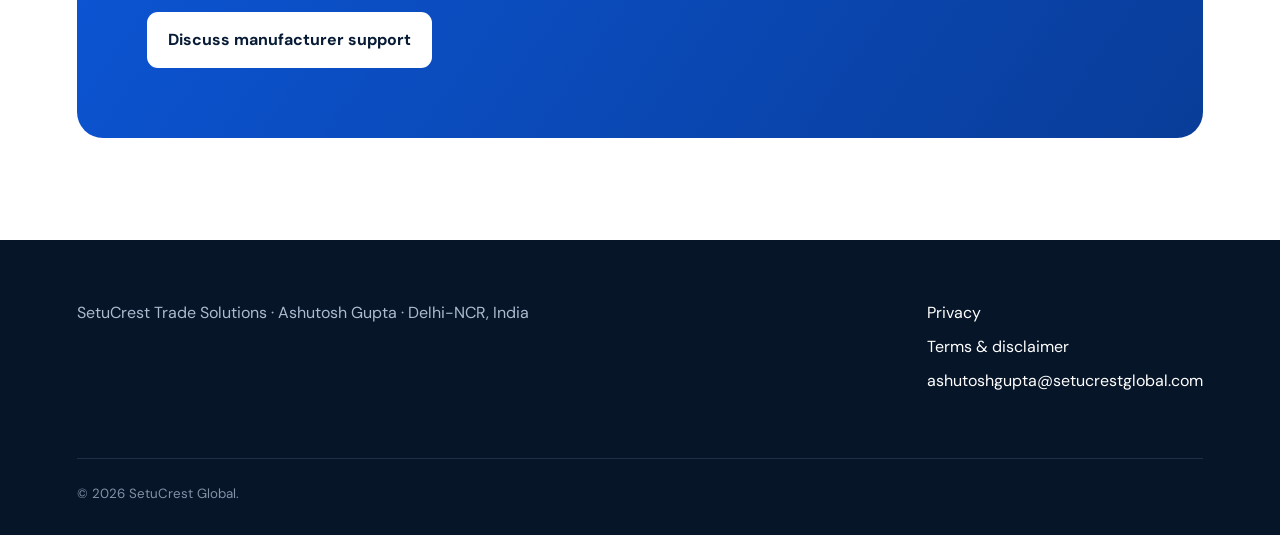
==== commit 1aebc82d: "Improve buyer resources and search discovery without adding product prices" ====
--- a/buyer-development-indian-manufacturers/index.html
+++ b/buyer-development-indian-manufacturers/index.html
@@ -3,6 +3,16 @@
 <meta charset="utf-8"><meta name="viewport" content="width=device-width,initial-scale=1"><title>Buyer Development for Indian Manufacturers | SetuCrest</title><meta name="description" content="Buyer-development support for Indian manufacturers: market focus, importer and distributor research, contact identification, outreach and structured follow-up."><meta name="robots" content="index,follow"><link rel="canonical" href="https://trade-solutions.setucrestglobal.com/buyer-development-indian-manufacturers/"><meta property="og:type" content="website"><meta property="og:title" content="Buyer Development for Indian Manufacturers"><meta property="og:url" content="https://trade-solutions.setucrestglobal.com/buyer-development-indian-manufacturers/">
 <link rel="icon" href="../assets/setucrest-logo.png"><link rel="preconnect" href="https://fonts.googleapis.com"><link rel="preconnect" href="https://fonts.gstatic.com" crossorigin><link href="https://fonts.googleapis.com/css2?family=DM+Sans:wght@400;500;600;700&family=Manrope:wght@500;600;700;800&display=swap" rel="stylesheet"><link rel="stylesheet" href="../assets/styles.css"><link rel="stylesheet" href="../assets/service-page.css">
 <script type="application/ld+json">{"@context":"https://schema.org","@graph":[{"@type":"Service","name":"Buyer Development for Indian Manufacturers","url":"https://trade-solutions.setucrestglobal.com/buyer-development-indian-manufacturers/","provider":{"@type":"Organization","name":"SetuCrest Trade Solutions","url":"https://trade-solutions.setucrestglobal.com/"},"areaServed":["India","Worldwide"],"serviceType":"B2B buyer research and outreach support"},{"@type":"FAQPage","mainEntity":[{"@type":"Question","name":"Does buyer development guarantee orders?","acceptedAnswer":{"@type":"Answer","text":"No. The service improves market focus, prospect research and communication but cannot guarantee buyer interest, meetings or orders."}},{"@type":"Question","name":"Which buyers can be researched?","acceptedAnswer":{"@type":"Answer","text":"Depending on the product, research may cover importers, distributors, wholesalers, institutions, integrators or other relevant commercial buyers."}},{"@type":"Question","name":"What should a manufacturer provide?","acceptedAnswer":{"@type":"Answer","text":"A manufacturer should provide product information, target markets, commercial terms, certifications where applicable, capacity, catalogue and a clear reason for buyers to consider the offering."}}]}]}</script><script>(function(c,l,a,r,i,t,y){c[a]=c[a]||function(){(c[a].q=c[a].q||[]).push(arguments)};t=l.createElement(r);t.async=1;t.src="https://www.clarity.ms/tag/"+i;y=l.getElementsByTagName(r)[0];y.parentNode.insertBefore(t,y)})(window,document,"clarity","script","ye3jl4kydo");</script>
+<meta property="og:site_name" content="SetuCrest Trade Solutions">
+<meta property="og:locale" content="en_IN">
+<meta property="og:description" content="Buyer-development support for Indian manufacturers: market focus, importer and distributor research, contact identification, outreach and structured follow-up.">
+<meta property="og:image" content="https://trade-solutions.setucrestglobal.com/assets/india-trade-hero.png">
+<meta property="og:image:alt" content="SetuCrest Trade Solutions India sourcing and market access">
+<meta name="twitter:card" content="summary_large_image">
+<meta name="twitter:title" content="Buyer Development for Indian Manufacturers | SetuCrest">
+<meta name="twitter:description" content="Buyer-development support for Indian manufacturers: market focus, importer and distributor research, contact identification, outreach and structured follow-up.">
+<meta name="twitter:image" content="https://trade-solutions.setucrestglobal.com/assets/india-trade-hero.png">
+<script type="application/ld+json">{"@context":"https://schema.org","@type":"BreadcrumbList","itemListElement":[{"@type":"ListItem","position":1,"name":"SetuCrest Trade Solutions","item":"https://trade-solutions.setucrestglobal.com/"},{"@type":"ListItem","position":2,"name":"Buyer Development for Indian Manufacturers","item":"https://trade-solutions.setucrestglobal.com/buyer-development-indian-manufacturers/"}]}</script>
 </head><body><header class="site-header"><a class="brand" href="../"><img src="../assets/setucrest-logo.webp" alt="SetuCrest" width="2095" height="751"><span class="division-label">Trade Solutions</span></a><nav><a href="../#services">Services</a><a href="../#process">Process</a><a class="nav-cta" href="../#contact">Discuss growth</a></nav></header><main>
 <section class="service-hero"><nav class="breadcrumbs"><a href="../">Trade Solutions</a><span>/</span><span>Buyer Development</span></nav><div class="service-hero-grid"><div><p class="eyebrow">FOR INDIAN MANUFACTURERS</p><h1>Buyer development built around commercial fit.</h1><p class="service-lede">We help Indian manufacturers focus markets, identify relevant buyer types and decision-makers, prepare credible outreach and organize follow-up around a defined product proposition.</p><div class="hero-actions"><a class="button primary" href="../#contact">Discuss your product</a><a class="button secondary" href="https://wa.me/919821068129?text=Hello%20SetuCrest%2C%20I%20need%20buyer-development%20support%20for%20an%20Indian%20manufacturer." target="_blank" rel="noopener">WhatsApp us ↗</a></div></div><aside class="scope-card"><h2>A focused assignment can include</h2><ul><li>Market and channel prioritisation</li><li>Target-company research</li><li>Relevant role and contact identification</li><li>Personalised outreach preparation</li><li>Response and follow-up organization</li></ul></aside></div></section>
 <section class="service-section alt"><p class="eyebrow">BEFORE OUTREACH</p><h2>A product catalogue alone is rarely a market-development strategy.</h2><p class="section-copy">Buyer development begins by defining which organization has a reason to buy, how the product fits its portfolio or operations, and what evidence supports the proposition.</p><div class="info-grid"><article class="info-card"><h3>Market focus</h3><p>Prioritise countries, regions or domestic segments using product fit and commercial practicality.</p></article><article class="info-card"><h3>Buyer definition</h3><p>Distinguish distributors, importers, institutions, integrators and end buyers before building lists.</p></article><article class="info-card"><h3>Credible proposition</h3><p>Connect product capability, documentation and commercial terms to a buyer-relevant reason to respond.</p></article></div></section>
@@ -10,5 +20,5 @@
 <section class="service-section alt"><p class="eyebrow">MANUFACTURER INPUTS</p><h2>Information needed before buyer research.</h2><ul class="requirement-list"><li>Product catalogue and priority products</li><li>Target countries, regions or buyer segments</li><li>Capacity, MOQ, lead time and commercial terms</li><li>Certifications and test documents where relevant</li><li>Existing markets and excluded territories</li><li>Clear differentiators and customization capability</li></ul></section>
 <section class="service-section"><p class="eyebrow">REALISTIC LIMITATIONS</p><h2>Research and outreach cannot guarantee an order.</h2><p class="limits">SetuCrest does not promise buyer responses, meetings, distributorships or sales. Results depend on product-market fit, price, documentation, timing, buyer demand and the manufacturer’s ability to respond. Any representation, exclusivity, commission or transaction role must be agreed separately in writing.</p></section>
 <section class="service-section alt"><p class="eyebrow">FAQ</p><h2>Buyer-development questions.</h2><div class="service-faq"><details><summary>Can you research overseas buyers?</summary><p>Yes, where the product and target market can be defined sufficiently for focused research.</p></details><details><summary>Do you send generic bulk emails?</summary><p>The approach is based on relevant companies and tailored commercial context, not indiscriminate mass outreach.</p></details><details><summary>Can you represent a manufacturer?</summary><p>Only when the scope, territory, responsibilities and commercial arrangement are expressly agreed in writing.</p></details></div><div class="related-services"><a href="../export-market-development/">Export market development →</a><a href="../india-sourcing-services/">India sourcing services →</a></div></section>
-<section class="service-cta"><h2>Is your product ready for focused buyer research?</h2><p>Send the catalogue, priority product, target market and current commercial objective.</p><a class="button light" href="../#contact">Discuss manufacturer support</a></section>
+<section class="service-section"><div class="buying-guide"><h2>Prepare for the next conversation.</h2><p>Use these practical guides to organise product details and the questions that matter for the requirement.</p><div class="buying-links"><a href="/resources/questions-to-ask-indian-suppliers/">Information buyers ask suppliers for</a><a href="/resources/import-products-from-india/">Understand the buyer’s first-order process</a></div></div></section><section class="service-cta"><h2>Is your product ready for focused buyer research?</h2><p>Send the catalogue, priority product, target market and current commercial objective.</p><a class="button light" href="../#contact">Discuss manufacturer support</a></section>
 </main><footer class="service-footer"><p>SetuCrest Trade Solutions · Ashutosh Gupta · Delhi-NCR, India</p><div><a href="https://setucrestglobal.com/privacy/">Privacy</a><a href="https://setucrestglobal.com/terms/">Terms &amp; disclaimer</a><a href="mailto:ashutoshgupta@setucrestglobal.com">ashutoshgupta@setucrestglobal.com</a></div><small>© 2026 SetuCrest Global.</small></footer><script src="../assets/site.js"></script></body></html>
--- a/assets/styles.css
+++ b/assets/styles.css
@@ -4,3 +4,21 @@
 @media(max-width:620px){.site-header{height:72px}.brand{gap:8px}.brand img{width:125px;height:48px}.division-label{font-size:9px;padding-left:8px;max-width:62px}.hero{min-height:auto}.hero h1{font-size:43px}.hero-visual{min-height:350px}.hero-visual img{min-height:350px}.trust-line{display:grid;gap:10px}.pathways,.services,.process{padding-top:72px;padding-bottom:72px}.pathway-card{padding:30px 24px}.compact{gap:14px}.service-list article{grid-template-columns:45px 1fr}.who{gap:35px}.process ol{grid-template-columns:1fr}.process li,.process li+li{border-right:0;border-bottom:1px solid var(--line);padding:28px 0;min-height:auto}.process h3{margin:17px 0 6px}.contact{margin:45px 16px;border-radius:20px}.button{width:100%}footer{grid-template-columns:1fr}footer>div{justify-self:start}footer>small{grid-column:auto}}
 @media(prefers-reduced-motion:reduce){html{scroll-behavior:auto}.button{transition:none}}
 .faq{padding:clamp(75px,9vw,132px) clamp(22px,6vw,92px);background:#f8fafc}.faq-list{max-width:920px;border-top:1px solid var(--line)}.faq details{border-bottom:1px solid var(--line)}.faq summary{cursor:pointer;list-style:none;padding:24px 45px 24px 0;font:700 19px/1.4 "Manrope",sans-serif;color:var(--navy);position:relative}.faq summary::-webkit-details-marker{display:none}.faq summary:after{content:"+";position:absolute;right:8px;top:19px;color:var(--blue);font-size:28px}.faq details[open] summary:after{content:"−"}.faq details p{margin:0;padding:0 45px 24px 0;color:var(--muted);font-size:17px}
+
+/* Buying guidance and downloadable requirement templates */
+.buying-guide{margin:3.5rem 0;color:var(--ink,#10213a);font-size:1rem;line-height:1.7}
+.buying-guide h2{color:var(--navy,#071b35);font-size:clamp(1.65rem,3vw,2.2rem);line-height:1.2;margin:0 0 1rem;letter-spacing:-.025em}
+.buying-guide h3{font-size:1.15rem;margin:1.6rem 0 .6rem;color:var(--navy,#071b35)}
+.buying-guide p{max-width:78ch;margin:0 0 1rem}.buying-guide ul,.buying-guide ol{padding-left:1.4rem}.buying-guide li{margin:.55rem 0}
+.buying-table-wrap{max-width:100%;overflow-x:auto;margin:1.5rem 0;border:1px solid var(--line,#dbe4ef);border-radius:12px}
+.buying-table{width:100%;border-collapse:collapse;font-size:1rem;line-height:1.6;text-align:left}
+.buying-table caption{text-align:left;padding:1rem;font-weight:700;background:var(--soft,var(--pale,#eef4fb));color:var(--navy,#071b35)}
+.buying-table th,.buying-table td{padding:1rem;vertical-align:top;border-bottom:1px solid var(--line,#dbe4ef);min-width:10rem}
+.buying-table thead th{background:#f5f8fc}.buying-table tbody th{font-weight:700;width:25%}.buying-table tr:last-child>*{border-bottom:0}
+.buying-links{display:flex;flex-wrap:wrap;gap:.75rem;margin:1.3rem 0}
+.buying-links a{display:inline-block;padding:.8rem 1rem;border:1px solid var(--line,#dbe4ef);border-radius:9px;color:var(--green-dark,var(--blue,#0c56d7));background:#fff;font-size:1rem;font-weight:700;line-height:1.5;text-decoration:underline;text-underline-offset:3px}
+.buying-links a:hover{background:var(--soft,var(--pale,#eef4fb))}.buying-guide a:focus-visible,.buying-table-wrap:focus-visible,.buying-links a:focus-visible{outline:3px solid #0c56d7;outline-offset:4px}
+.buying-cards{display:grid;grid-template-columns:repeat(2,minmax(0,1fr));gap:1.2rem}.buying-card{padding:1.5rem;border:1px solid var(--line,#dbe4ef);border-radius:14px;background:#fff;min-width:0}.buying-card h3{margin-top:0}.buying-card>a{color:var(--green-dark,var(--blue,#0c56d7));text-decoration:underline;font-weight:700}
+.buying-hub{padding:clamp(3rem,6vw,6rem) clamp(22px,7vw,108px);background:var(--pale,#eef4fb)}.buying-hub .buying-guide{max-width:1160px;margin:0 auto}
+@media(max-width:700px){.buying-cards{grid-template-columns:1fr}.buying-card{padding:1.2rem}.buying-guide{margin:2.5rem 0}.buying-table th,.buying-table td{padding:.8rem}.buying-links a{width:100%}}
+@media print{.buying-table-wrap{overflow:visible}.buying-links a{border:0;padding:0}.buying-card{break-inside:avoid}}
